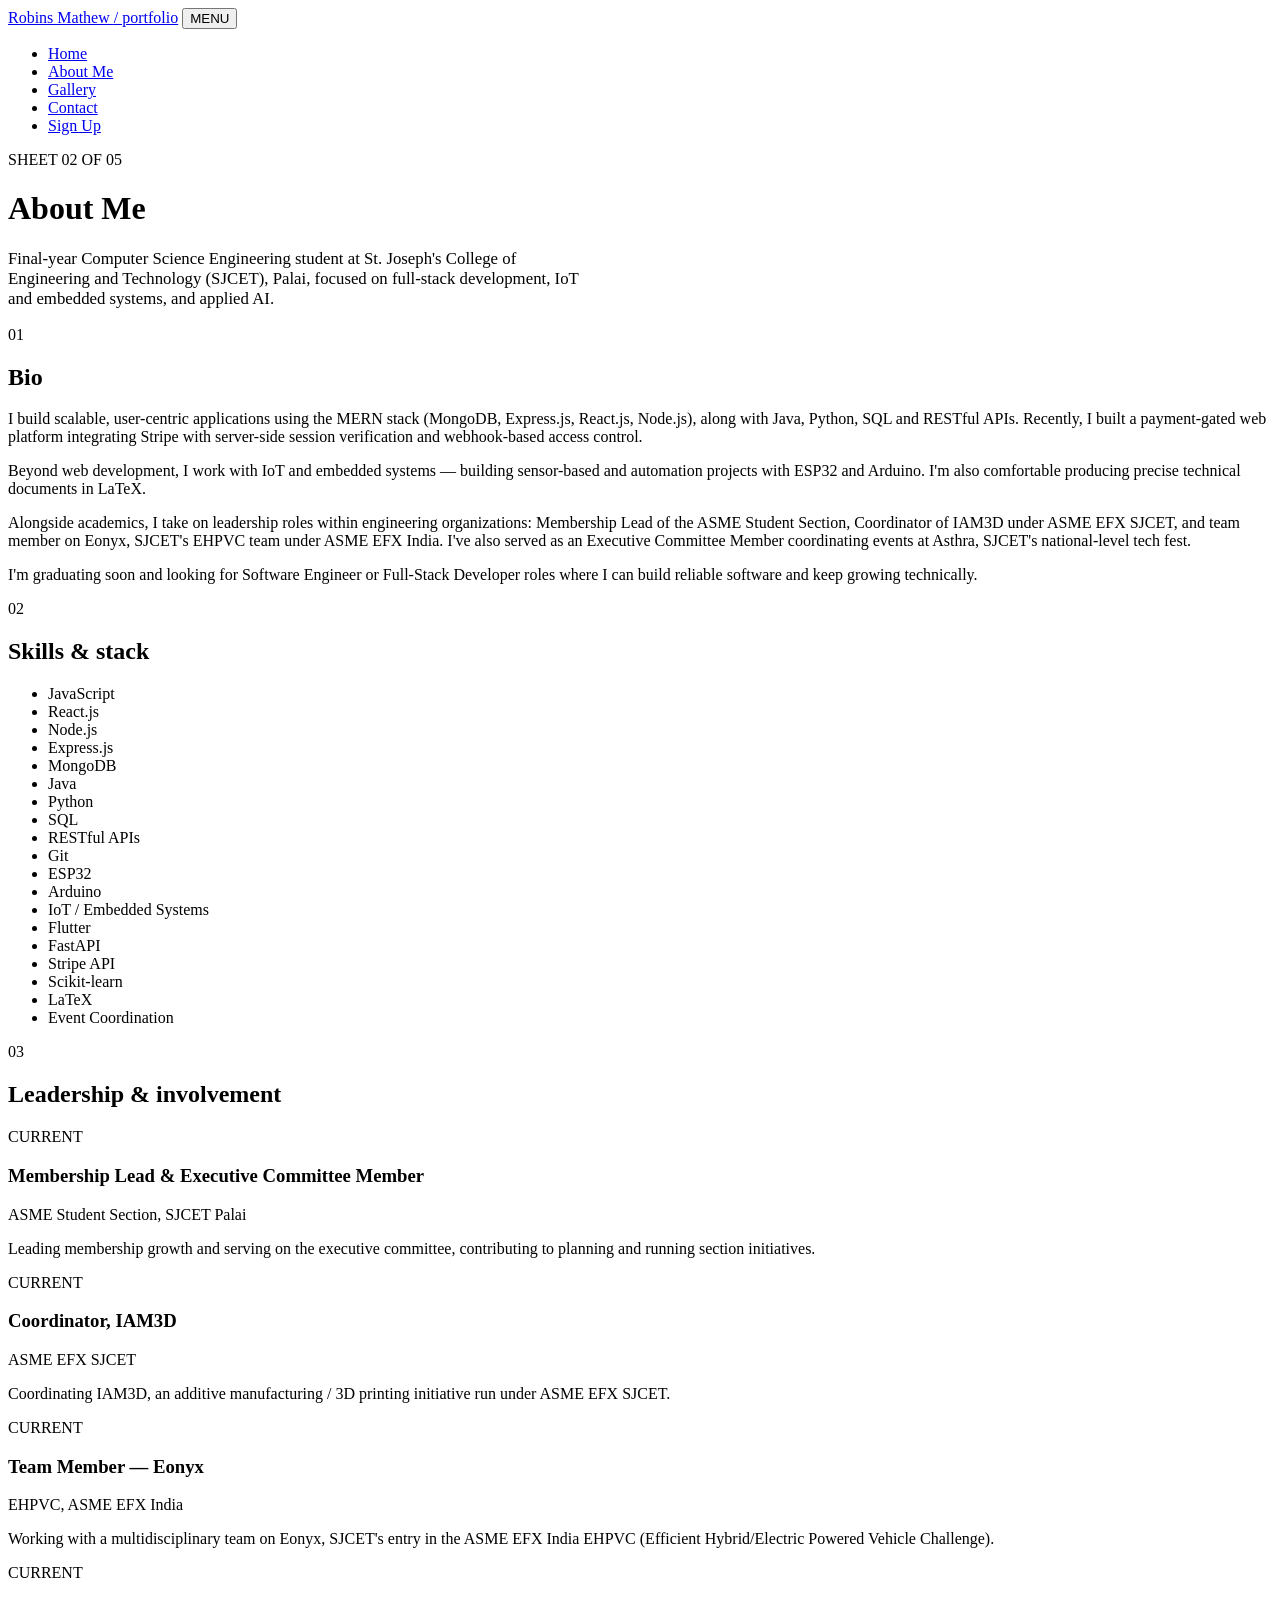
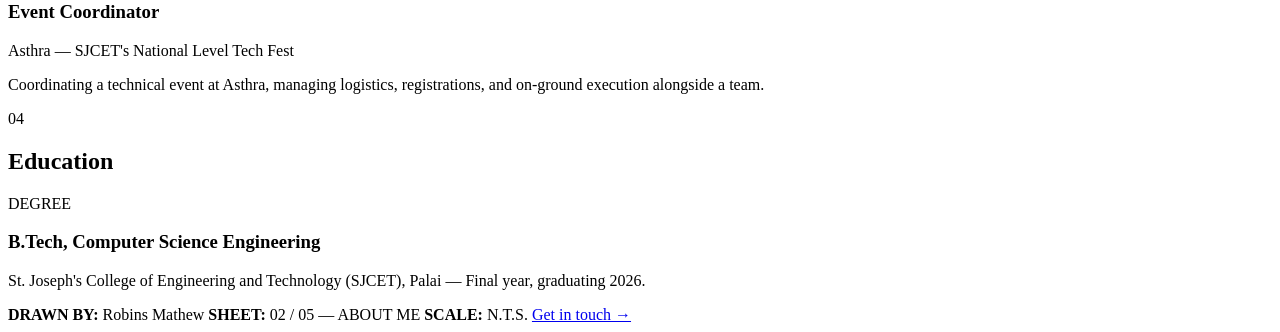
==== about.html @ b6977cec "Add files via upload" ====
<!DOCTYPE html>
<html lang="en">
<head>
<meta charset="UTF-8">
<meta name="viewport" content="width=device-width, initial-scale=1.0">
<title>About Me — Robins Mathew</title>
<link rel="stylesheet" href="css/style.css">
</head>
<body>

<header class="toolbar">
  <div class="toolbar-inner">
    <a href="index.html" class="brand">Robins Mathew <span>/ portfolio</span></a>
    <button class="nav-toggle" aria-expanded="false" aria-label="Toggle navigation">MENU</button>
    <ul class="nav-links">
      <li><a href="index.html">Home</a></li>
      <li><a href="about.html" aria-current="page">About Me</a></li>
      <li><a href="gallery.html">Gallery</a></li>
      <li><a href="contact.html">Contact</a></li>
      <li><a href="signup.html">Sign Up</a></li>
    </ul>
  </div>
</header>

<main>
  <div class="wrap">

    <div class="hero-eyebrow">SHEET 02 OF 05</div>
    <h1>About Me</h1>
    <p style="max-width:70ch; font-size:1.05rem;">Final-year Computer Science Engineering student at St. Joseph's College of Engineering and Technology (SJCET), Palai, focused on full-stack development, IoT and embedded systems, and applied AI.</p>

    <section class="section">
      <div class="section-head"><span class="idx mono">01</span><h2>Bio</h2></div>
      <div class="grid-2">
        <div>
          <p>I build scalable, user-centric applications using the MERN stack (MongoDB, Express.js, React.js, Node.js), along with Java, Python, SQL and RESTful APIs. Recently, I built a payment-gated web platform integrating Stripe with server-side session verification and webhook-based access control.</p>
          <p>Beyond web development, I work with IoT and embedded systems — building sensor-based and automation projects with ESP32 and Arduino. I'm also comfortable producing precise technical documents in LaTeX.</p>
        </div>
        <div>
          <p>Alongside academics, I take on leadership roles within engineering organizations: Membership Lead of the ASME Student Section, Coordinator of IAM3D under ASME EFX SJCET, and team member on Eonyx, SJCET's EHPVC team under ASME EFX India. I've also served as an Executive Committee Member coordinating events at Asthra, SJCET's national-level tech fest.</p>
          <p>I'm graduating soon and looking for Software Engineer or Full-Stack Developer roles where I can build reliable software and keep growing technically.</p>
        </div>
      </div>
    </section>

    <section class="section">
      <div class="section-head"><span class="idx mono">02</span><h2>Skills &amp; stack</h2></div>
      <ul class="skill-list">
        <li class="tag">JavaScript</li>
        <li class="tag">React.js</li>
        <li class="tag">Node.js</li>
        <li class="tag">Express.js</li>
        <li class="tag">MongoDB</li>
        <li class="tag">Java</li>
        <li class="tag">Python</li>
        <li class="tag">SQL</li>
        <li class="tag">RESTful APIs</li>
        <li class="tag">Git</li>
        <li class="tag accent">ESP32</li>
        <li class="tag accent">Arduino</li>
        <li class="tag accent">IoT / Embedded Systems</li>
        <li class="tag">Flutter</li>
        <li class="tag">FastAPI</li>
        <li class="tag">Stripe API</li>
        <li class="tag">Scikit-learn</li>
        <li class="tag">LaTeX</li>
        <li class="tag">Event Coordination</li>
      </ul>
    </section>

    <section class="section">
      <div class="section-head"><span class="idx mono">03</span><h2>Leadership &amp; involvement</h2></div>

      <div class="timeline-item">
        <div class="when mono">CURRENT</div>
        <div>
          <h3>Membership Lead &amp; Executive Committee Member</h3>
          <div class="role">ASME Student Section, SJCET Palai</div>
          <p>Leading membership growth and serving on the executive committee, contributing to planning and running section initiatives.</p>
        </div>
      </div>

      <div class="timeline-item">
        <div class="when mono">CURRENT</div>
        <div>
          <h3>Coordinator, IAM3D</h3>
          <div class="role">ASME EFX SJCET</div>
          <p>Coordinating IAM3D, an additive manufacturing / 3D printing initiative run under ASME EFX SJCET.</p>
        </div>
      </div>

      <div class="timeline-item">
        <div class="when mono">CURRENT</div>
        <div>
          <h3>Team Member — Eonyx</h3>
          <div class="role">EHPVC, ASME EFX India</div>
          <p>Working with a multidisciplinary team on Eonyx, SJCET's entry in the ASME EFX India EHPVC (Efficient Hybrid/Electric Powered Vehicle Challenge).</p>
        </div>
      </div>

      <div class="timeline-item">
        <div class="when mono">CURRENT</div>
        <div>
          <h3>Event Coordinator</h3>
          <div class="role">Asthra — SJCET's National Level Tech Fest</div>
          <p>Coordinating a technical event at Asthra, managing logistics, registrations, and on-ground execution alongside a team.</p>
        </div>
      </div>
    </section>

    <section class="section">
      <div class="section-head"><span class="idx mono">04</span><h2>Education</h2></div>
      <article class="sheet on-paper">
        <span class="tick-bl"></span><span class="tick-br"></span>
        <span class="sheet-label mono">DEGREE</span>
        <h3>B.Tech, Computer Science Engineering</h3>
        <p>St. Joseph's College of Engineering and Technology (SJCET), Palai — Final year, graduating 2026.</p>
      </article>
    </section>

  </div>
</main>

<footer>
  <div class="title-block">
    <span><strong>DRAWN BY:</strong> Robins Mathew</span>
    <span><strong>SHEET:</strong> 02 / 05 — ABOUT ME</span>
    <span><strong>SCALE:</strong> N.T.S.</span>
    <span class="social"><a href="contact.html">Get in touch →</a></span>
  </div>
</footer>

<script src="js/main.js"></script>
</body>
</html>
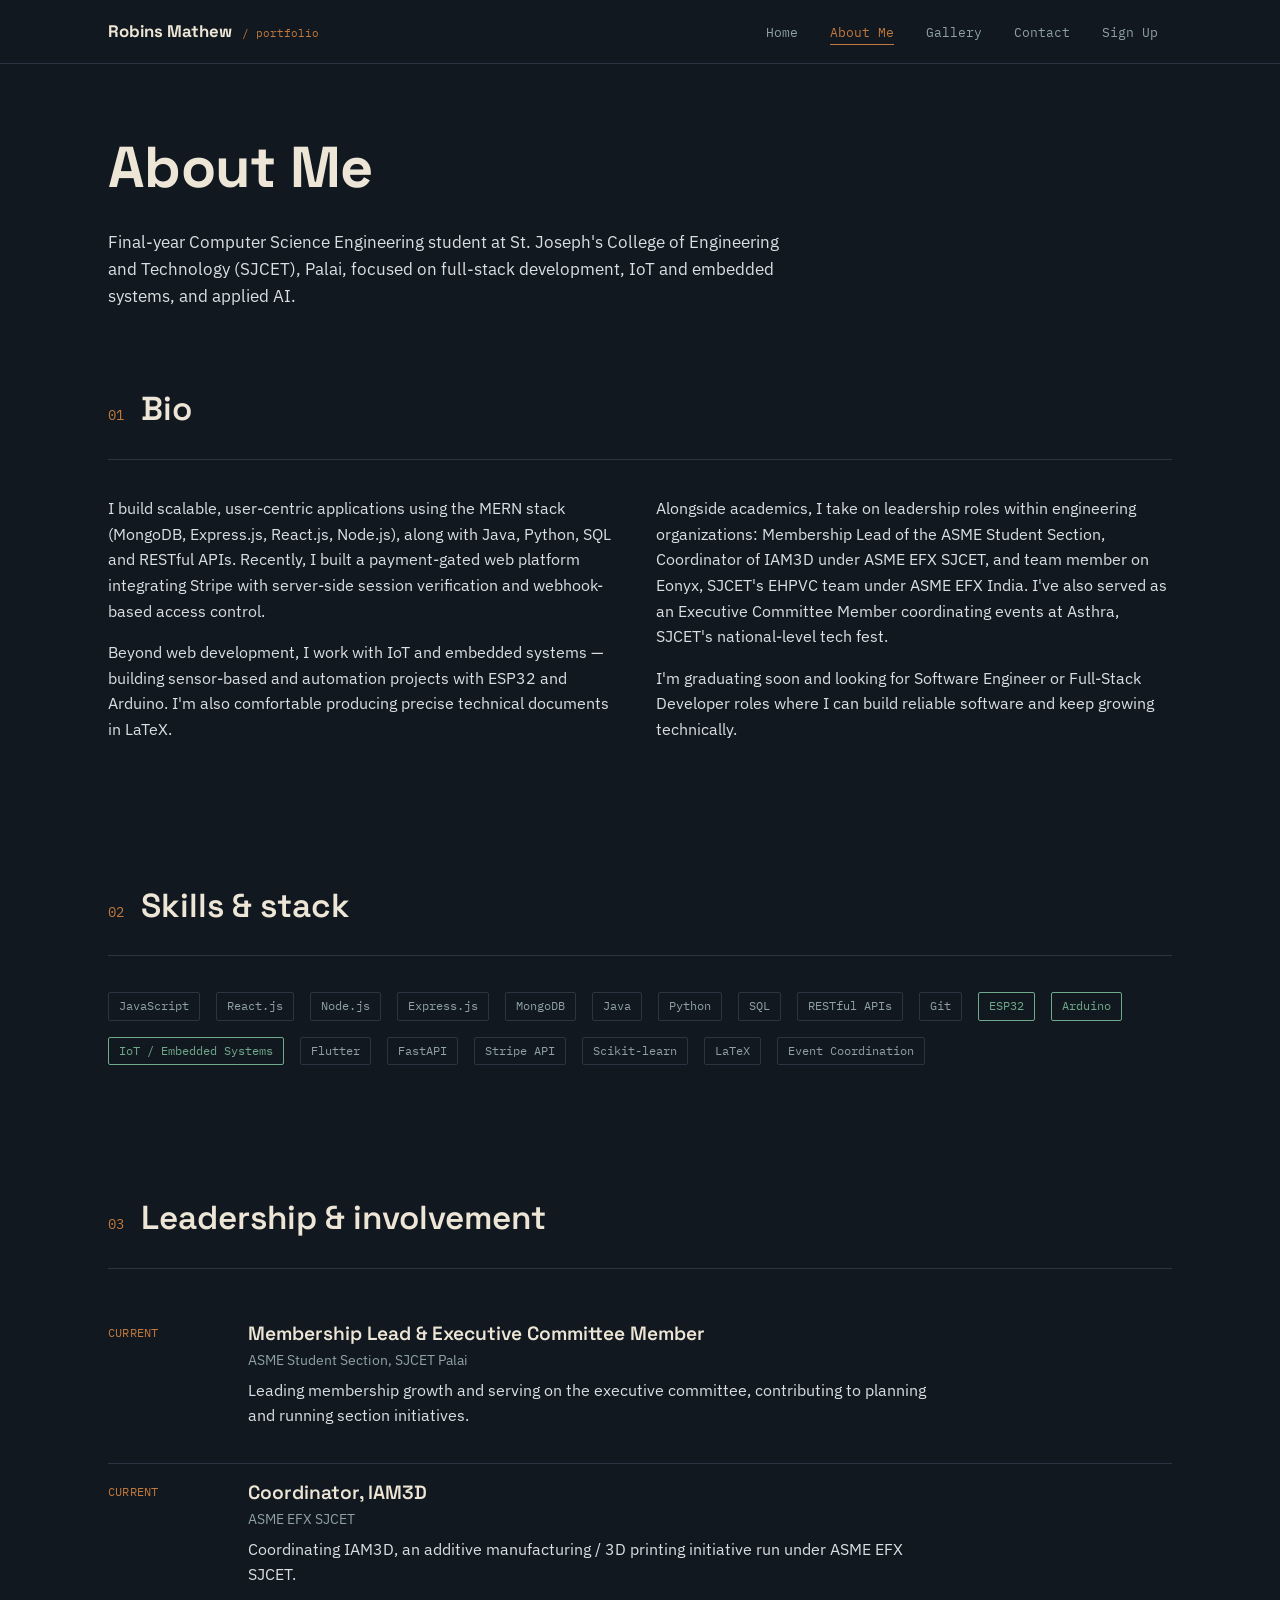
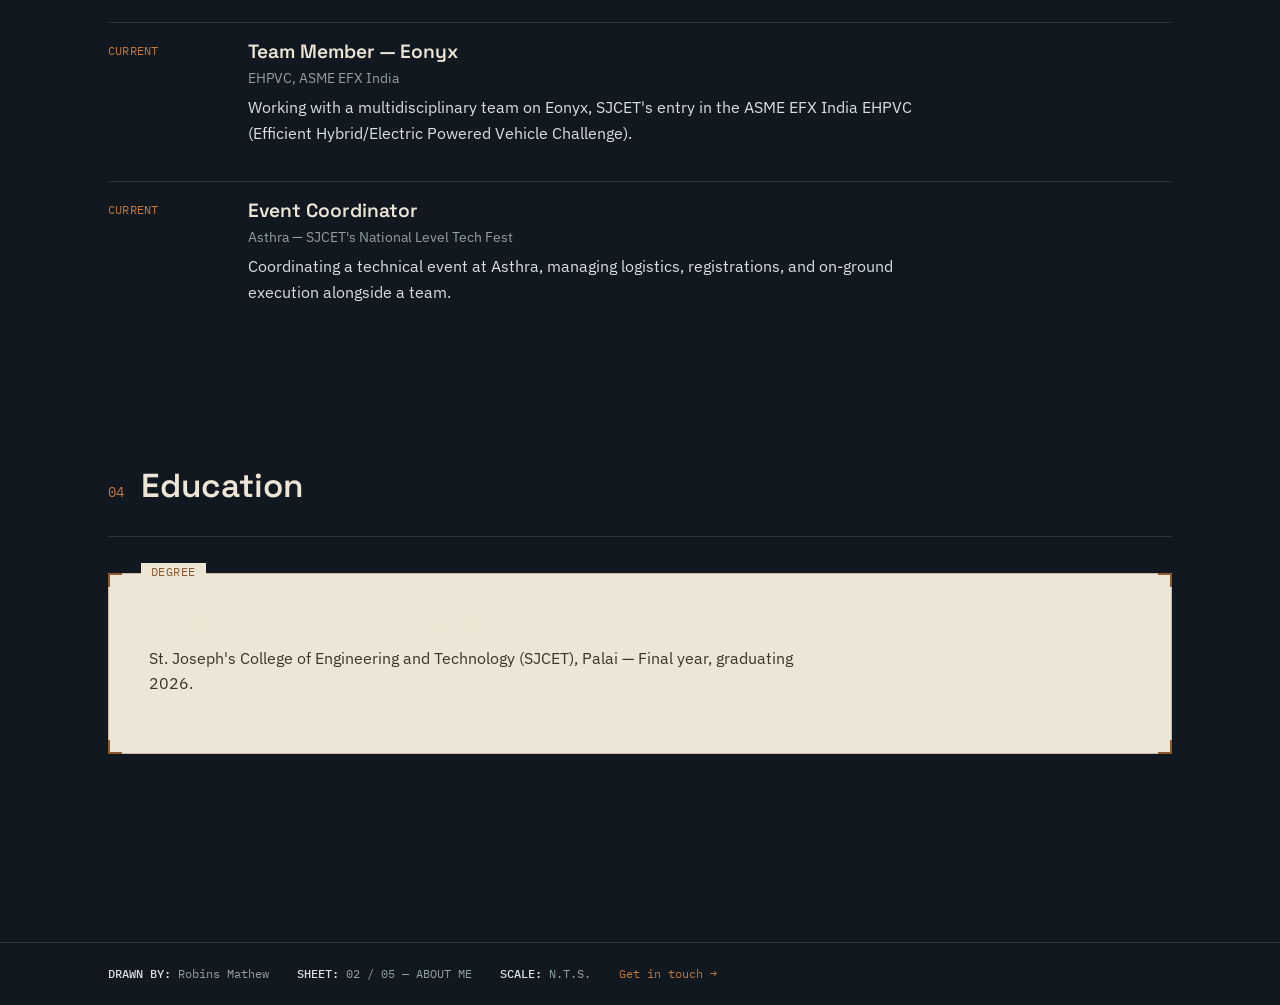
==== commit 2caa0f20: "Remove hero-eyebrow text from about.html Removed the hero-eyebrow text from the About Me section." ====
--- a/about.html
+++ b/about.html
@@ -25,7 +25,7 @@
 <main>
   <div class="wrap">
 
-    <div class="hero-eyebrow">SHEET 02 OF 05</div>
+    <div class="hero-eyebrow"></div>
     <h1>About Me</h1>
     <p style="max-width:70ch; font-size:1.05rem;">Final-year Computer Science Engineering student at St. Joseph's College of Engineering and Technology (SJCET), Palai, focused on full-stack development, IoT and embedded systems, and applied AI.</p>
 
--- a/css/style.css
+++ b/css/style.css
@@ -0,0 +1,430 @@
+/* ==========================================================================
+   Robins Mathew — Portfolio
+   Design system: technical drafting / schematic sheet aesthetic
+   ========================================================================== */
+
+@import url('https://fonts.googleapis.com/css2?family=Space+Grotesk:wght@400;500;600;700&family=IBM+Plex+Sans:wght@400;500;600&family=IBM+Plex+Mono:wght@400;500&display=swap');
+
+:root{
+  /* color */
+  --ink: #12181F;
+  --ink-2: #1B232C;
+  --ink-3: #212B35;
+  --paper: #EDE6D6;
+  --paper-2: #E4DBC6;
+  --paper-line: #C9BC9E;
+  --copper: #C1793D;
+  --copper-dim: #8C5A2E;
+  --chalk: #D8E0E3;
+  --chalk-dim: #8FA0A8;
+  --graphite: #2A3541;
+  --signal: #6FA98A;
+
+  /* type */
+  --font-display: 'Space Grotesk', sans-serif;
+  --font-body: 'IBM Plex Sans', sans-serif;
+  --font-mono: 'IBM Plex Mono', monospace;
+
+  --content-max: 1120px;
+}
+
+*, *::before, *::after{ box-sizing: border-box; }
+
+html{ scroll-behavior: smooth; }
+
+body{
+  margin: 0;
+  background: var(--ink);
+  color: var(--chalk);
+  font-family: var(--font-body);
+  font-size: 16px;
+  line-height: 1.6;
+  -webkit-font-smoothing: antialiased;
+}
+
+@media (prefers-reduced-motion: reduce){
+  *{ animation-duration: 0.001ms !important; animation-iteration-count: 1 !important; transition-duration: 0.001ms !important; scroll-behavior: auto !important; }
+}
+
+h1, h2, h3, h4{
+  font-family: var(--font-display);
+  font-weight: 600;
+  color: var(--paper);
+  line-height: 1.15;
+  margin: 0 0 0.5em;
+}
+
+h1{ font-size: clamp(2.2rem, 4.5vw, 3.6rem); font-weight: 700; letter-spacing: -0.01em; }
+h2{ font-size: clamp(1.5rem, 2.6vw, 2.1rem); }
+h3{ font-size: 1.2rem; }
+
+p{ margin: 0 0 1em; max-width: 68ch; color: var(--chalk); }
+.on-paper p{ color: #3A342A; }
+.on-paper{ color: #3A342A; }
+
+a{ color: var(--copper); text-decoration: none; }
+a:hover{ color: var(--paper); }
+a:focus-visible, button:focus-visible, input:focus-visible, textarea:focus-visible, select:focus-visible{
+  outline: 2px solid var(--copper);
+  outline-offset: 3px;
+}
+
+.mono{ font-family: var(--font-mono); font-size: 0.78rem; letter-spacing: 0.02em; }
+
+.wrap{
+  max-width: var(--content-max);
+  margin: 0 auto;
+  padding: 0 28px;
+}
+
+/* ---------------- nav (drafting toolbar) ---------------- */
+
+.toolbar{
+  border-bottom: 1px solid var(--graphite);
+  background: var(--ink);
+  position: sticky;
+  top: 0;
+  z-index: 50;
+}
+
+.toolbar-inner{
+  display: flex;
+  align-items: center;
+  justify-content: space-between;
+  padding: 18px 28px;
+  max-width: var(--content-max);
+  margin: 0 auto;
+}
+
+.brand{
+  font-family: var(--font-display);
+  font-weight: 700;
+  font-size: 1.05rem;
+  color: var(--paper);
+  display: flex;
+  align-items: baseline;
+  gap: 10px;
+}
+.brand span{
+  font-family: var(--font-mono);
+  font-weight: 400;
+  font-size: 0.7rem;
+  color: var(--copper);
+}
+
+.nav-links{
+  display: flex;
+  gap: 4px;
+  list-style: none;
+  margin: 0; padding: 0;
+}
+
+.nav-links a{
+  color: var(--chalk-dim);
+  font-family: var(--font-mono);
+  font-size: 0.82rem;
+  padding: 8px 14px;
+  border-radius: 3px;
+  position: relative;
+}
+.nav-links a:hover{ color: var(--paper); background: var(--ink-2); }
+.nav-links a[aria-current="page"]{ color: var(--copper); }
+.nav-links a[aria-current="page"]::after{
+  content: "";
+  position: absolute;
+  left: 14px; right: 14px; bottom: 4px;
+  height: 1px;
+  background: var(--copper);
+}
+
+.nav-toggle{
+  display: none;
+  background: none;
+  border: 1px solid var(--graphite);
+  color: var(--paper);
+  padding: 8px 12px;
+  font-family: var(--font-mono);
+  border-radius: 3px;
+}
+
+@media (max-width: 760px){
+  .nav-toggle{ display: block; }
+  .nav-links{
+    display: none;
+    position: absolute;
+    top: 100%; left: 0; right: 0;
+    flex-direction: column;
+    background: var(--ink);
+    border-bottom: 1px solid var(--graphite);
+    padding: 8px;
+  }
+  .nav-links.open{ display: flex; }
+  .nav-links a{ padding: 12px 14px; }
+}
+
+/* ---------------- sheet panel (core repeating motif) ---------------- */
+
+.sheet{
+  position: relative;
+  border: 1px solid var(--graphite);
+  padding: 40px;
+  margin: 0 0 24px;
+}
+
+.sheet::before, .sheet::after,
+.sheet .tick-br, .sheet .tick-bl{
+  content: "";
+  position: absolute;
+  width: 14px; height: 14px;
+  border-color: var(--copper);
+  border-style: solid;
+  border-width: 0;
+}
+.sheet::before{ top: -1px; left: -1px; border-top-width: 2px; border-left-width: 2px; }
+.sheet::after{ top: -1px; right: -1px; border-top-width: 2px; border-right-width: 2px; }
+.sheet .tick-bl{ bottom: -1px; left: -1px; border-bottom-width: 2px; border-left-width: 2px; }
+.sheet .tick-br{ bottom: -1px; right: -1px; border-bottom-width: 2px; border-right-width: 2px; }
+
+.sheet-label{
+  position: absolute;
+  top: -11px; left: 32px;
+  background: var(--ink);
+  padding: 0 10px;
+  font-family: var(--font-mono);
+  font-size: 0.72rem;
+  color: var(--chalk-dim);
+  letter-spacing: 0.04em;
+}
+
+.sheet.on-paper{
+  background: var(--paper);
+  border-color: var(--paper-line);
+}
+.sheet.on-paper .sheet-label{ background: var(--paper); color: var(--copper-dim); }
+.sheet.on-paper::before, .sheet.on-paper::after,
+.sheet.on-paper .tick-br, .sheet.on-paper .tick-bl{ border-color: var(--copper-dim); }
+
+@media (max-width: 600px){
+  .sheet{ padding: 26px 20px; }
+}
+
+/* ---------------- buttons / pins ---------------- */
+
+.btn{
+  display: inline-flex;
+  align-items: center;
+  gap: 8px;
+  font-family: var(--font-mono);
+  font-size: 0.85rem;
+  padding: 12px 22px;
+  border: 1px solid var(--copper);
+  color: var(--paper);
+  background: transparent;
+  border-radius: 2px;
+  cursor: pointer;
+  transition: background 0.15s ease, color 0.15s ease;
+}
+.btn:hover{ background: var(--copper); color: var(--ink); }
+.btn.solid{ background: var(--copper); color: var(--ink); }
+.btn.solid:hover{ background: var(--copper-dim); border-color: var(--copper-dim); color: var(--paper); }
+
+/* ---------------- tags ---------------- */
+
+.tag{
+  display: inline-block;
+  font-family: var(--font-mono);
+  font-size: 0.72rem;
+  padding: 4px 10px;
+  border: 1px solid var(--graphite);
+  color: var(--chalk-dim);
+  border-radius: 2px;
+  margin: 0 6px 6px 0;
+}
+.tag.accent{ border-color: var(--signal); color: var(--signal); }
+
+/* ---------------- layout helpers ---------------- */
+
+main{ padding: 56px 0 40px; }
+
+.section{ padding: 64px 0; }
+.section-head{
+  margin-bottom: 36px;
+  display: flex;
+  align-items: baseline;
+  gap: 16px;
+  border-bottom: 1px solid var(--graphite);
+  padding-bottom: 14px;
+}
+.section-head .idx{ color: var(--copper); font-family: var(--font-mono); font-size: 0.85rem; }
+
+.grid-2{ display: grid; grid-template-columns: 1fr 1fr; gap: 32px; }
+.grid-3{ display: grid; grid-template-columns: repeat(3, 1fr); gap: 24px; }
+@media (max-width: 760px){
+  .grid-2, .grid-3{ grid-template-columns: 1fr; }
+}
+
+/* ---------------- title block footer ---------------- */
+
+footer{
+  border-top: 1px solid var(--graphite);
+  margin-top: 60px;
+}
+.title-block{
+  max-width: var(--content-max);
+  margin: 0 auto;
+  padding: 22px 28px;
+  display: flex;
+  flex-wrap: wrap;
+  gap: 8px 28px;
+  font-family: var(--font-mono);
+  font-size: 0.72rem;
+  color: var(--chalk-dim);
+}
+.title-block strong{ color: var(--chalk); font-weight: 500; }
+.title-block .social a{ margin-right: 14px; }
+
+/* ---------------- hero block diagram ---------------- */
+
+.hero{
+  display: grid;
+  grid-template-columns: 1.1fr 0.9fr;
+  gap: 48px;
+  align-items: center;
+  padding: 40px 0 20px;
+}
+@media (max-width: 860px){
+  .hero{ grid-template-columns: 1fr; }
+}
+
+.hero-eyebrow{
+  font-family: var(--font-mono);
+  font-size: 0.78rem;
+  color: var(--copper);
+  margin-bottom: 14px;
+}
+
+.diagram-wrap{
+  border: 1px solid var(--graphite);
+  padding: 20px;
+  position: relative;
+}
+.diagram-wrap .sheet-label{ position: absolute; top:-11px; left: 20px; }
+
+svg.diagram path.trace{
+  fill: none;
+  stroke: var(--copper);
+  stroke-width: 1.6;
+  stroke-dasharray: 400;
+  stroke-dashoffset: 400;
+  animation: draw 1.6s ease forwards 0.3s;
+}
+svg.diagram .node-box{
+  fill: var(--ink-2);
+  stroke: var(--graphite);
+}
+svg.diagram .node-box.active{ stroke: var(--copper); }
+svg.diagram text{
+  font-family: var(--font-mono);
+  fill: var(--chalk);
+  font-size: 11px;
+}
+svg.diagram .node-title{ fill: var(--paper); font-size: 12px; font-weight: 500; }
+
+@keyframes draw{
+  to{ stroke-dashoffset: 0; }
+}
+
+/* ---------------- gallery ---------------- */
+
+.gallery-grid{
+  display: grid;
+  grid-template-columns: repeat(2, 1fr);
+  gap: 24px;
+}
+@media (max-width: 700px){ .gallery-grid{ grid-template-columns: 1fr; } }
+
+.gallery-item{
+  border: 1px solid var(--graphite);
+  overflow: hidden;
+}
+.gallery-item .frame{
+  aspect-ratio: 4/3;
+  display: flex;
+  align-items: center;
+  justify-content: center;
+  background: var(--ink-2);
+  overflow: hidden;
+}
+.gallery-item svg{ width: 100%; height: 100%; }
+.gallery-item .caption{
+  padding: 16px 18px;
+  border-top: 1px solid var(--graphite);
+}
+.gallery-item .caption h3{ margin-bottom: 4px; }
+.gallery-item .caption p{ margin: 0; font-size: 0.92rem; color: var(--chalk-dim); }
+
+/* ---------------- forms ---------------- */
+
+.field{ margin-bottom: 20px; }
+.field label{
+  display: block;
+  font-family: var(--font-mono);
+  font-size: 0.75rem;
+  color: var(--copper-dim);
+  margin-bottom: 6px;
+  text-transform: none;
+}
+.field input, .field select, .field textarea{
+  width: 100%;
+  background: #F7F3E9;
+  border: 1px solid var(--paper-line);
+  padding: 11px 12px;
+  font-family: var(--font-body);
+  font-size: 0.95rem;
+  color: #241F17;
+  border-radius: 2px;
+}
+.field textarea{ resize: vertical; min-height: 100px; }
+.field-row{ display: grid; grid-template-columns: 1fr 1fr; gap: 20px; }
+@media (max-width: 600px){ .field-row{ grid-template-columns: 1fr; } }
+
+.checkbox-field{ display: flex; align-items: flex-start; gap: 10px; margin-bottom: 18px; }
+.checkbox-field input{ margin-top: 4px; }
+.checkbox-field label{ font-family: var(--font-body); font-size: 0.9rem; color: #3A342A; text-transform: none; }
+
+.form-note{
+  font-family: var(--font-mono);
+  font-size: 0.72rem;
+  color: var(--copper-dim);
+  margin-top: -6px;
+  margin-bottom: 20px;
+}
+
+.form-success{
+  display: none;
+  border: 1px solid var(--signal);
+  color: var(--signal);
+  padding: 14px 16px;
+  font-family: var(--font-mono);
+  font-size: 0.85rem;
+  margin-bottom: 20px;
+}
+.form-success.show{ display: block; }
+
+/* ---------------- misc ---------------- */
+
+.stat-row{ display: flex; gap: 40px; flex-wrap: wrap; margin: 28px 0; }
+.stat{ font-family: var(--font-mono); }
+.stat .num{ font-family: var(--font-display); font-size: 1.9rem; color: var(--paper); display: block; }
+.stat .label{ font-size: 0.72rem; color: var(--chalk-dim); }
+
+.timeline-item{ display: grid; grid-template-columns: 120px 1fr; gap: 20px; padding: 18px 0; border-bottom: 1px solid var(--graphite); }
+.timeline-item:last-child{ border-bottom: none; }
+.timeline-item .when{ font-family: var(--font-mono); font-size: 0.78rem; color: var(--copper); }
+.timeline-item h3{ margin-bottom: 4px; }
+.timeline-item .role{ color: var(--chalk-dim); font-size: 0.88rem; margin-bottom: 6px; }
+@media (max-width: 560px){ .timeline-item{ grid-template-columns: 1fr; gap: 6px; } }
+
+.skill-list{ list-style: none; padding: 0; margin: 0; display: flex; flex-wrap: wrap; gap: 10px; }
+
+.map-frame{ border: 1px solid var(--graphite); filter: grayscale(0.4) invert(0.92) contrast(0.9); width: 100%; height: 280px; }
